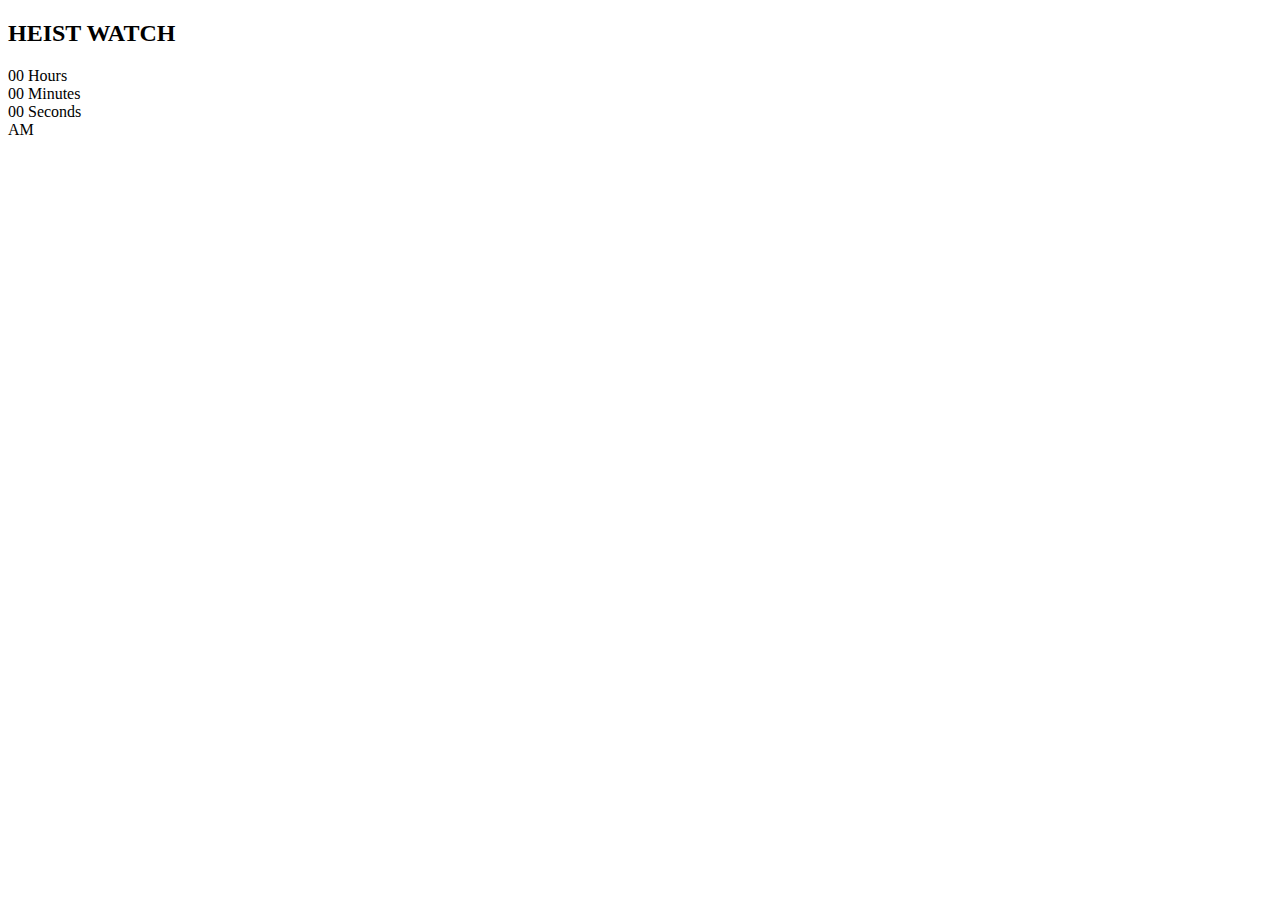
==== Digital_Clock/index.html @ 997d0214 "Create index.html" ====
<!DOCTYPE html>
<html lang="en">
<head>
    <meta charset="UTF-8">
    <meta http-equiv="X-UA-Compatible" content="IE=edge">
    <meta name="viewport" content="width=device-width, initial-scale=1.0">
    <link rel="stylesheet" href=" style.css">
    <title>Document</title>
</head>
<body>

    <h2>HEIST WATCH</h2>
    <div class="clock">
      <div>
        <span id="hour">00</span>
        <span class="text">Hours</span>
      </div>
      <div>
        <span id="minutes">00</span>
        <span class="text">Minutes</span>
      </div>
      <div>
        <span id="seconds">00</span>
        <span class="text">Seconds</span>
      </div>
      <div>
        <span id="ampm">AM</span>
      </div>
    </div>

    <script src="script.js"></script>
    
</body>
</html>
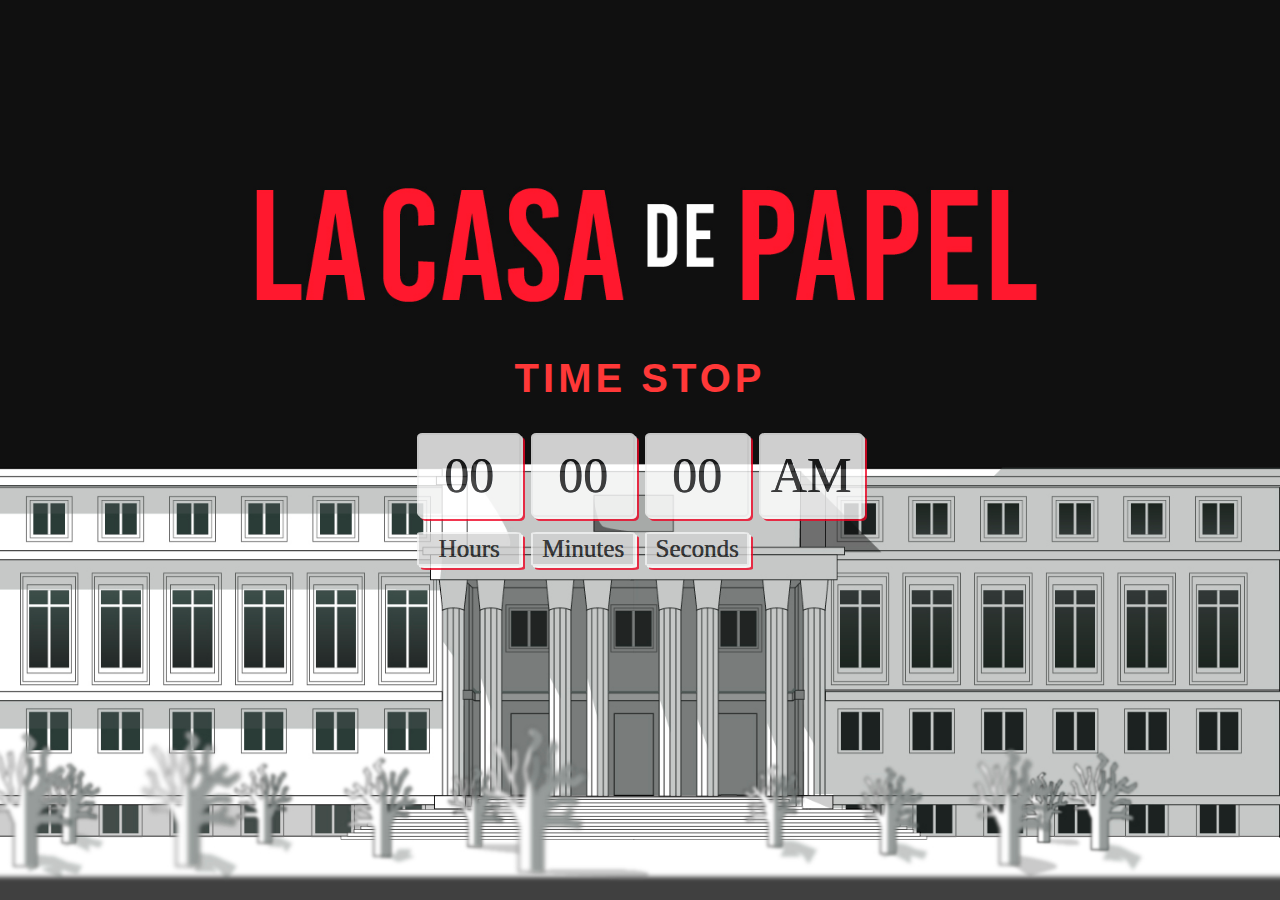
==== commit f43fad37: "Update index.html" ====
--- a/Digital_Clock/index.html
+++ b/Digital_Clock/index.html
@@ -7,28 +7,28 @@
     <link rel="stylesheet" href=" style.css">
     <title>Document</title>
 </head>
+
 <body>
+  <H1>TIME STOP</H1>
+  <div class="clock">
+    
+    <div>
+      <span id="hours">00</span>
+      <span class="text">Hours</span>
+    </div>
+    <div>
+      <span id="minutes">00</span>
+      <span class="text">Minutes</span>
+    </div>
+    <div>
+      <span id="seconds">00</span>
+      <span class="text">Seconds</span>
+    </div>
+    <div>
+      <span id="ampm">AM</span>
+    </div>
+  </div>
 
-    <h2>HEIST WATCH</h2>
-    <div class="clock">
-      <div>
-        <span id="hour">00</span>
-        <span class="text">Hours</span>
-      </div>
-      <div>
-        <span id="minutes">00</span>
-        <span class="text">Minutes</span>
-      </div>
-      <div>
-        <span id="seconds">00</span>
-        <span class="text">Seconds</span>
-      </div>
-      <div>
-        <span id="ampm">AM</span>
-      </div>
-    </div>
-
-    <script src="script.js"></script>
-    
+  <script src="script.js"></script>
 </body>
 </html>
--- a/Digital_Clock/style.css
+++ b/Digital_Clock/style.css
@@ -0,0 +1,74 @@
+body{
+    margin: 0;
+    display: flex;
+    flex-direction: column;
+    align-items: center;
+    height: 100vh;
+    justify-content: center;
+    background: url(images/background.jpg);
+    background-position: center;
+    background-repeat: no-repeat;
+    background-size: cover;
+    overflow: hidden;
+}
+
+.clock{
+    display: flex;
+}
+
+h1{
+    font-size: 40px;
+    color: #ff3838;
+    text-transform: uppercase;
+    letter-spacing: 4px;
+    text-align: center;
+    font-family: Arial, Helvetica, sans-serif;
+}
+
+.clock div{
+    margin: 5px;
+    position: relative;
+}
+
+.clock span{
+   background-color: #fff;
+   font-size: 50px;
+   display: flex;
+   text-align: center;
+   color: #1a1a1a;
+   text-shadow: .4px .4px .5px #0f1721;
+   align-items: center;
+   opacity: .8;
+   width: 100px;
+   height: 80px;
+   justify-content: center;
+
+   border: solid 2px #f4f4f4;
+   border-radius: 5%;
+   box-shadow: 2px 2px 0 0 #fff, 4px 4px 0 0 #ee0524;
+}
+
+.clock .text{
+    font-size: 25px;
+    margin-top: 15px;
+    background: #d1d1d1;
+    height: 30px;
+}
+
+.clock .ampm{
+    position: absolute;
+    bottom: 0px;
+    width: 80px;
+    font-size: 20px;
+    letter-spacing: 2px;
+    color: #fff;
+
+    margin-top: 10px;
+    height: 30px;
+    text-transform: uppercase;
+    background: #ee0524;
+
+    border: solid 2px #ee0524;
+    border-radius: 5%;
+    box-shadow:  none;
+}
